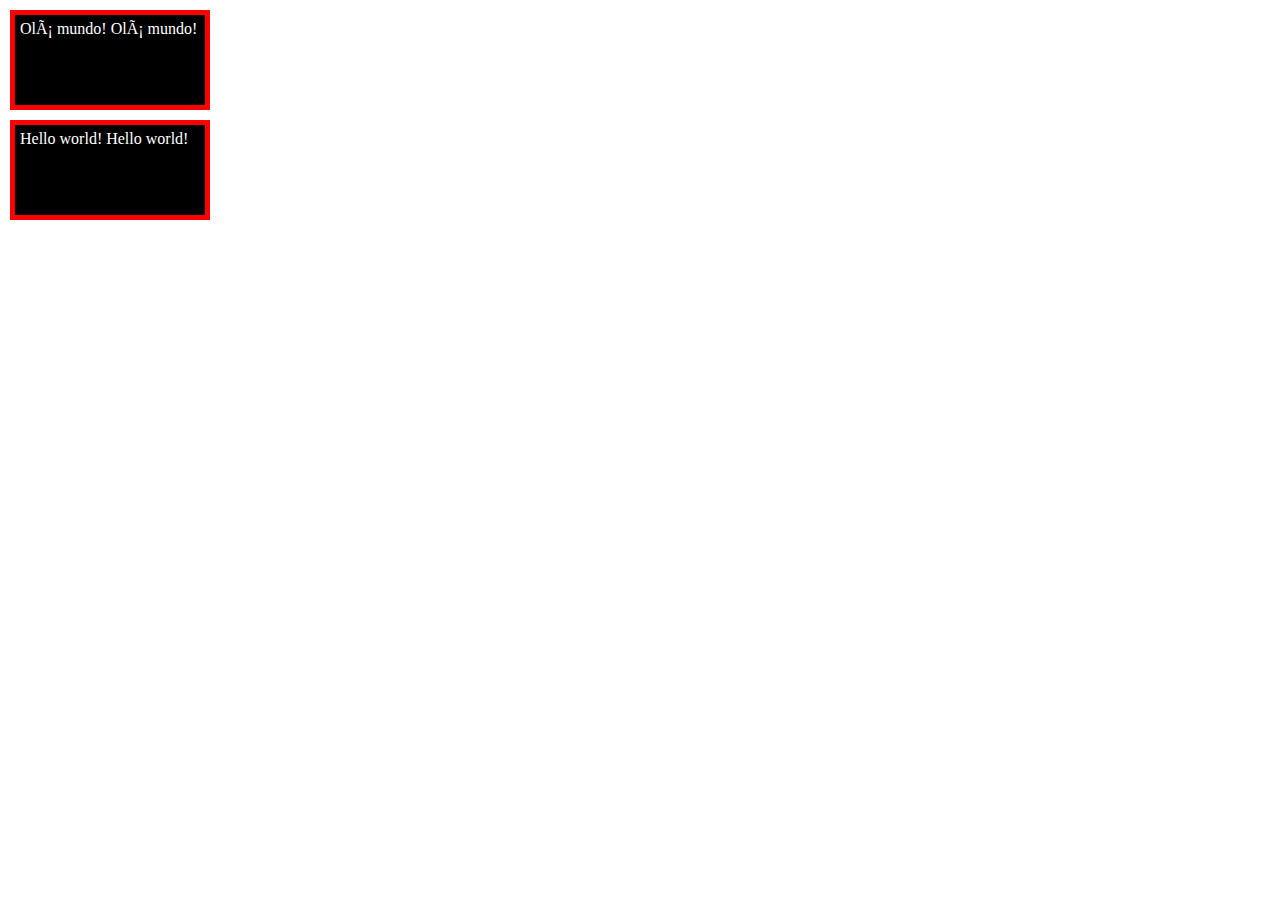
==== index.html @ 318d0749 "Estudos iniciais CSS" ====
<!DOCTYPE html>
<html lang="en">
	<head>
		<!-- <meta charset="UTF-8"> -->
		<!-- <meta name="viewport" content="width=device-width, initial-scale=1.0"> -->
		<link rel="stylesheet" href="stylesheet.css" />
		<!-- <title>Document</title> -->
	</head>
	<body>
		<div class="teste">
			<div class="box">Olá mundo! Olá mundo!</div>
			<div class="box">Hello world! Hello world!</div>
		</div>
	</body>
</html>
---- stylesheet.css ----
* {
	margin: 0;
	padding: 0;
	box-sizing: border-box;
}

/* .teste {
	display: flex;
	justify-content: space-evenly;
} */

.box {
	background-color: black;
	color: white;
	width: 200px;
	height: 100px;
	margin: 10px;
	border: 5px solid red;
	padding: 5px;
	/* display: flex;
	justify-content: center;
	align-items: center; */
}

/* body {
	background-color: aquamarine;
} */
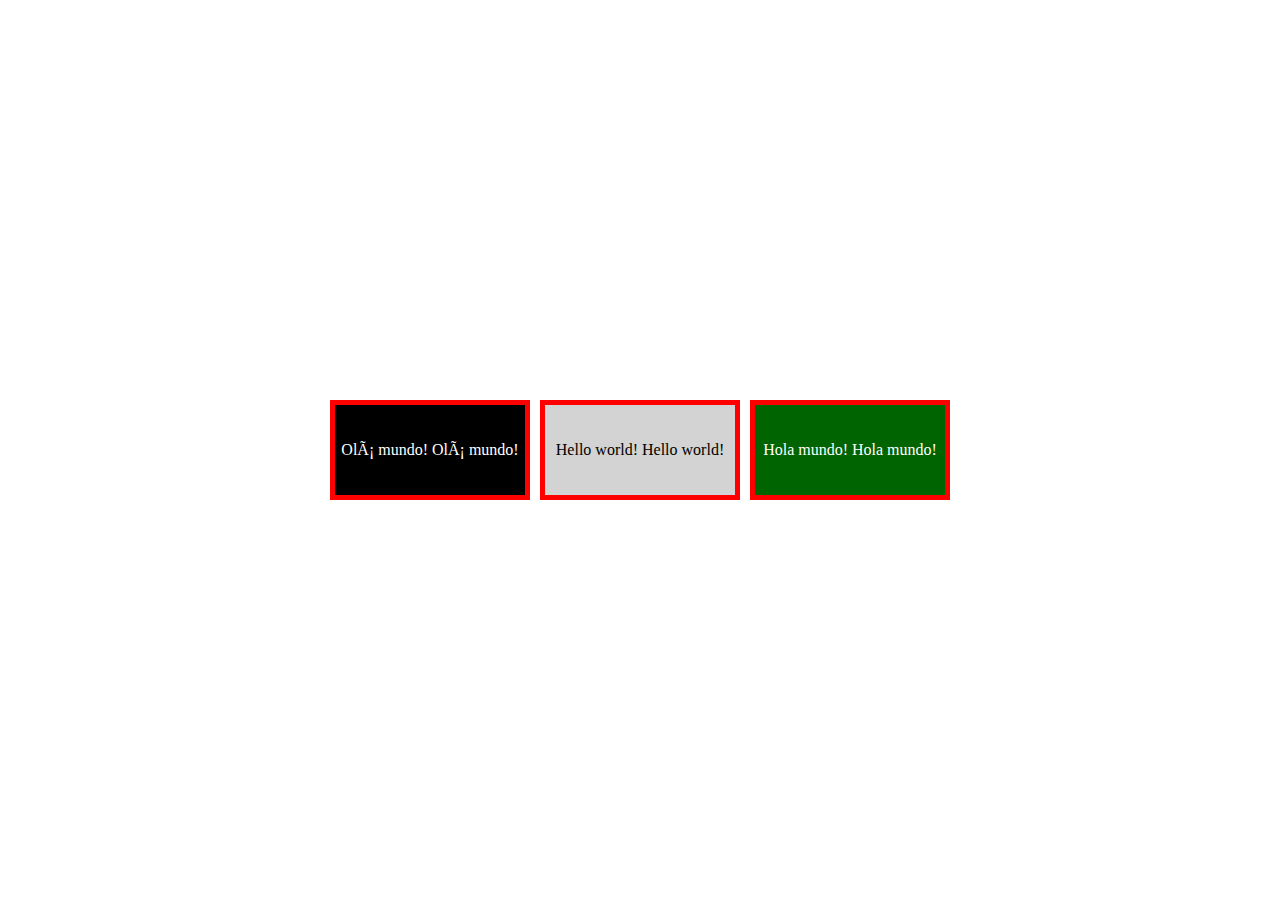
==== commit 387fbaa4: "Estudos sobre classes" ====
--- a/index.html
+++ b/index.html
@@ -7,9 +7,10 @@
 		<!-- <title>Document</title> -->
 	</head>
 	<body>
-		<div class="teste">
+		<main>
 			<div class="box">Olá mundo! Olá mundo!</div>
-			<div class="box">Hello world! Hello world!</div>
-		</div>
+			<div class="box box-2">Hello world! Hello world!</div>
+			<div class="box" id="spanish">Hola mundo! Hola mundo!</div>
+		</main>
 	</body>
-</html>+</html>
--- a/stylesheet.css
+++ b/stylesheet.css
@@ -4,17 +4,32 @@
 	box-sizing: border-box;
 }
 
-/* .teste {
+html,
+body {
+	height: 100%;
+}
+
+body {
 	display: flex;
-	justify-content: space-evenly;
-} */
+	align-items: center;
+	justify-content: center;
+}
+
+main {
+	display: flex;
+	justify-content: center;
+	gap: 10px;
+}
 
 .box {
+	display: flex;
+	align-items: center;
+	justify-content: center;
 	background-color: black;
 	color: white;
 	width: 200px;
 	height: 100px;
-	margin: 10px;
+	/* margin: 10px; */
 	border: 5px solid red;
 	padding: 5px;
 	/* display: flex;
@@ -22,6 +37,16 @@
 	align-items: center; */
 }
 
+.box-2 {
+	background-color: lightgray;
+	color: black;
+}
+
+#spanish {
+	background-color: darkgreen;
+	/* color: black; */
+}
+
 /* body {
 	background-color: aquamarine;
-} */+} */
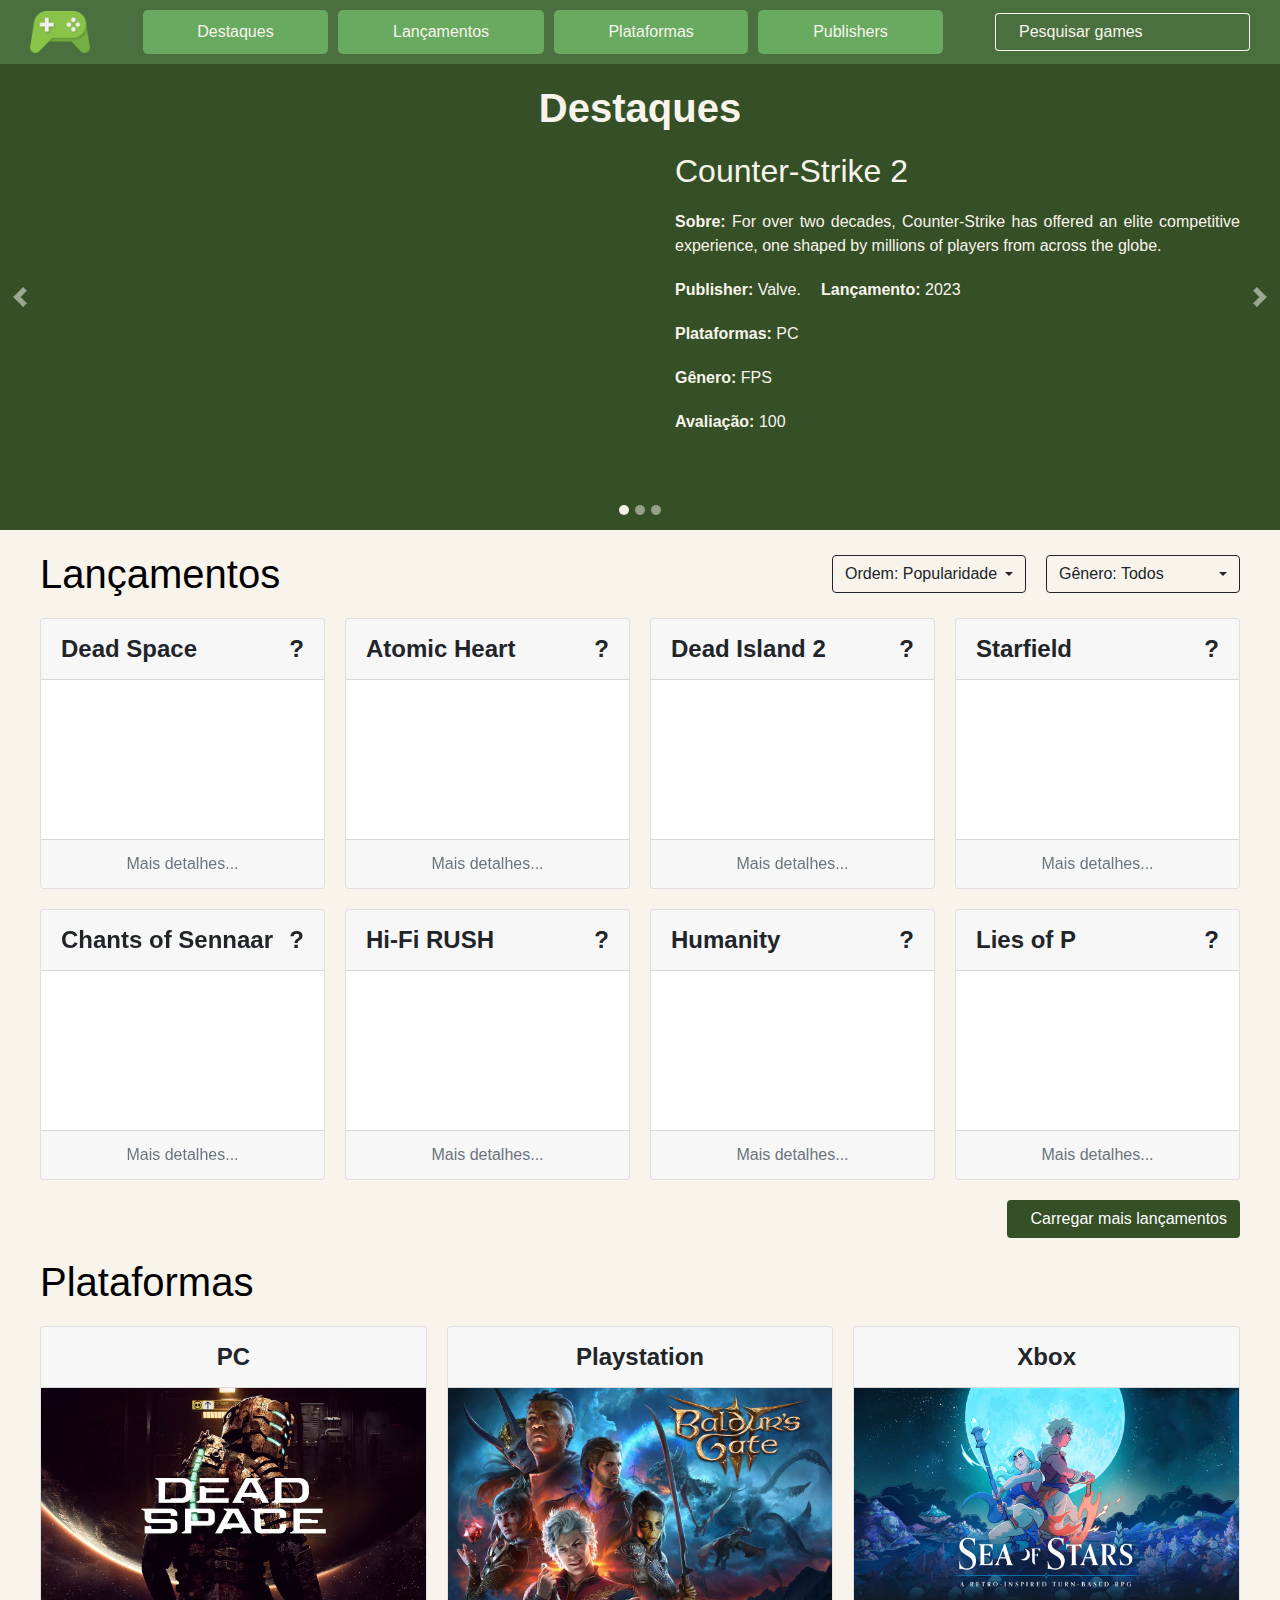
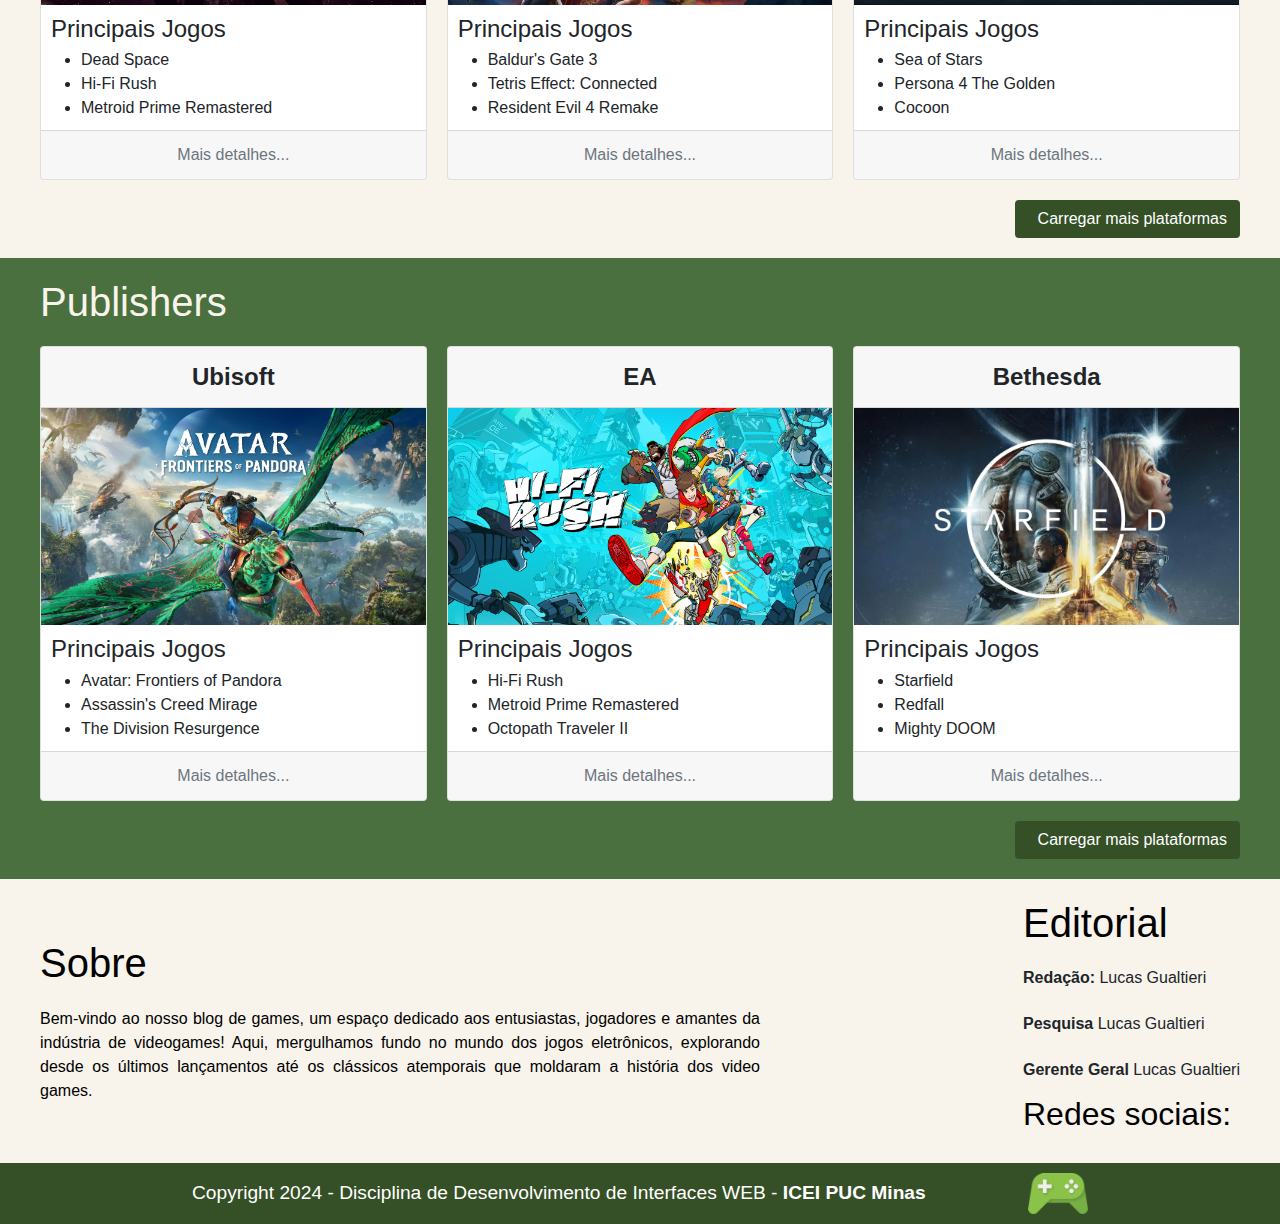
==== commit 78dad5c2: "TP01" ====
--- a/index.html
+++ b/index.html
@@ -1,16 +1,768 @@
 <!DOCTYPE html>
 <html lang="en">
 	<head>
-		<!-- <meta charset="UTF-8"> -->
-		<!-- <meta name="viewport" content="width=device-width, initial-scale=1.0"> -->
-		<link rel="stylesheet" href="stylesheet.css" />
-		<!-- <title>Document</title> -->
+		<meta charset="UTF-8" />
+		<meta name="viewport" content="width=device-width, initial-scale=1.0" />
+		<title>Mob Imoveis</title>
+
+		<!-- Google Fonts - Inter -->
+		<link rel="preconnect" href="https://fonts.googleapis.com" />
+		<link rel="preconnect" href="https://fonts.gstatic.com" crossorigin />
+		<link href="https://fonts.googleapis.com/css2?family=Inter:wght@100;400;700&display=swap" rel="stylesheet" />
+
+		<!-- Fontawesome Kit -->
+		<script src="https://kit.fontawesome.com/ff675087ee.js" crossorigin="anonymous"></script>
+
+		<!-- Boostrap CSS -->
+		<link
+			rel="stylesheet"
+			href="https://stackpath.bootstrapcdn.com/bootstrap/4.4.1/css/bootstrap.min.css"
+			integrity="sha384-Vkoo8x4CGsO3+Hhxv8T/Q5PaXtkKtu6ug5TOeNV6gBiFeWPGFN9MuhOf23Q9Ifjh"
+			crossorigin="anonymous"
+		/>
+
+		<!-- Boostrap JS -->
+		<script
+			src="https://code.jquery.com/jquery-3.4.1.slim.min.js"
+			integrity="sha384-J6qa4849blE2+poT4WnyKhv5vZF5SrPo0iEjwBvKU7imGFAV0wwj1yYfoRSJoZ+n"
+			crossorigin="anonymous"
+		></script>
+		<script
+			src="https://cdn.jsdelivr.net/npm/popper.js@1.16.0/dist/umd/popper.min.js"
+			integrity="sha384-Q6E9RHvbIyZFJoft+2mJbHaEWldlvI9IOYy5n3zV9zzTtmI3UksdQRVvoxMfooAo"
+			crossorigin="anonymous"
+		></script>
+		<script
+			src="https://stackpath.bootstrapcdn.com/bootstrap/4.4.1/js/bootstrap.min.js"
+			integrity="sha384-wfSDF2E50Y2D1uUdj0O3uMBJnjuUD4Ih7YwaYd1iqfktj0Uod8GCExl3Og8ifwB6"
+			crossorigin="anonymous"
+		></script>
+
+		<script
+			src="https://cdn.jsdelivr.net/npm/bootstrap@5.3.2/dist/js/bootstrap.bundle.min.js"
+			integrity="sha384-C6RzsynM9kWDrMNeT87bh95OGNyZPhcTNXj1NW7RuBCsyN/o0jlpcV8Qyq46cDfL"
+			crossorigin="anonymous"
+		></script>
+
+		<link rel="stylesheet" href="style.css" />
+
+		<!-- <script>
+			$(document).ready(function () {
+				var $carousel = $(".carousel");
+
+				$(window).scroll(function () {
+					if ($(this).scrollTop() === 0) {
+						// Page is scrolled to the top
+						$carousel.attr("data-interval", "3000"); // Set auto-rolling interval
+					} else {
+						// Page is not scrolled to the top
+						$carousel.attr("data-interval", "false"); // Disable auto-rolling
+					}
+				});
+			});
+		</script> -->
 	</head>
+
 	<body>
+		<!-- Cabeçalho -->
+		<header>
+			<!-- Logo -->
+			<img src="imagens/logo.png" class="logo" alt="Site Logo" />
+			<nav>
+				<input type="checkbox" id="mobile-menu-checkbox" />
+				<label for="mobile-menu-checkbox" class="menu-icons">
+					<i class="fa fa-bars open" id="menu-open"></i>
+					<i class="fa-solid fa-xmark" id="menu-close"></i>
+				</label>
+				<ul class="menu">
+					<li class="page-active"><a href="#">Destaques</a></li>
+					<li><a href="#">Lançamentos</a></li>
+					<li><a href="#">Plataformas</a></li>
+					<li><a href="#">Publishers</a></li>
+				</ul>
+			</nav>
+
+			<form class="form-inline">
+				<div class="input-group">
+					<div class="input-group-prepend">
+						<span class="input-group-text" id="basic-addon1">
+							<i class="fa-solid fa-magnifying-glass"></i>
+						</span>
+					</div>
+
+					<input
+						type="text"
+						class="form-control custom-placeholder custom-glow"
+						placeholder="Pesquisar games"
+						aria-label="Pesquisar games"
+						aria-describedby="basic-addon1"
+					/>
+
+					<div class="input-group-append">
+						<span class="input-group-text">
+							<i class="fa-regular fa-circle-xmark"></i>
+						</span>
+					</div>
+				</div>
+			</form>
+		</header>
+
 		<main>
-			<div class="box">Olá mundo! Olá mundo!</div>
-			<div class="box box-2">Hello world! Hello world!</div>
-			<div class="box" id="spanish">Hola mundo! Hola mundo!</div>
+			<section class="first-row">
+				<div id="carousel" class="carousel slide" data-ride="carousel">
+					<div class="carousel-inner">
+						<div class="carousel-page-title">
+							<h1>Destaques</h1>
+						</div>
+
+						<div class="carousel-item active">
+							<div class="carousel-page">
+								<iframe
+									class="carousel-video youtube-player"
+									src="https://www.youtube.com/embed/c80dVYcL69E"
+									title="Counter-Strike 2 - Official Launch Trailer"
+									frameborder="0"
+									allow="accelerometer; autoplay; clipboard-write; encrypted-media; gyroscope; picture-in-picture; web-share"
+									allowfullscreen
+								></iframe>
+
+								<div class="carousel-description">
+									<h2>Counter-Strike 2</h2>
+
+									<p>
+										<b>Sobre:</b>
+										For over two decades, Counter-Strike has offered an elite competitive experience, one
+										shaped by millions of players from across the globe.
+									</p>
+									<div>
+										<p>
+											<b>Publisher:</b>
+											Valve.
+										</p>
+										<p>
+											<b>Lançamento:</b>
+											2023
+										</p>
+									</div>
+									<p>
+										<b>Plataformas:</b>
+										PC
+									</p>
+									<p>
+										<b>Gênero:</b>
+										FPS
+									</p>
+									<p>
+										<b>Avaliação:</b>
+										100
+									</p>
+								</div>
+							</div>
+						</div>
+
+						<div class="carousel-item">
+							<div class="carousel-page">
+								<iframe
+									class="carousel-video youtube-player"
+									src="https://www.youtube.com/embed/e_E9W2vsRbQ"
+									title="DUELISTS // Official Launch Cinematic Trailer - VALORANT"
+									frameborder="0"
+									allow="accelerometer; autoplay; clipboard-write; encrypted-media; gyroscope; picture-in-picture; web-share"
+									allowfullscreen
+								></iframe>
+
+								<div class="carousel-description">
+									<h2>Valorant</h2>
+
+									<p>
+										<b>Sobre:</b>
+										Misture o seu estilo e experiência em um cenário global e competitivo. Você terá 13
+										rodadas para atacar e defender com disparos certeiros e habilidades táticas.
+									</p>
+									<div>
+										<p>
+											<b>Publisher:</b>
+											Riot Games.
+										</p>
+										<p>
+											<b>Lançamento:</b>
+											2020
+										</p>
+									</div>
+									<p>
+										<b>Plataformas:</b>
+										PC
+									</p>
+									<p>
+										<b>Gênero:</b>
+										FPS
+									</p>
+									<p>
+										<b>Avaliação:</b>
+										100
+									</p>
+								</div>
+							</div>
+						</div>
+
+						<div class="carousel-item">
+							<div class="carousel-page">
+								<iframe
+									class="carousel-video youtube-player"
+									src="https://www.youtube.com/embed/YlVf0XCybmg"
+									title="Tom Clancy's Rainbow Six Siege - Gameplay Trailer Fall 2015 [EUROPE]"
+									frameborder="0"
+									allow="accelerometer; autoplay; clipboard-write; encrypted-media; gyroscope; picture-in-picture; web-share"
+									allowfullscreen
+								></iframe>
+
+								<div class="carousel-description">
+									<h2>Tom Clancy's Rainbow Six Siege</h2>
+
+									<p>
+										<b>Sobre:</b>
+										Rainbow is an elite team composed of members of the best Special Forces units from
+										around the globe.
+									</p>
+									<div>
+										<p>
+											<b>Publisher:</b>
+											Ubisoft.
+										</p>
+										<p>
+											<b>Lançamento:</b>
+											2015
+										</p>
+									</div>
+									<p>
+										<b>Plataformas:</b>
+										PC
+									</p>
+									<p>
+										<b>Gênero:</b>
+										FPS
+									</p>
+									<p>
+										<b>Avaliação:</b>
+										100
+									</p>
+								</div>
+							</div>
+						</div>
+					</div>
+					<ol class="carousel-indicators">
+						<li data-target="#carousel" data-slide-to="0" class="active"></li>
+						<li data-target="#carousel" data-slide-to="1"></li>
+						<li data-target="#carousel" data-slide-to="2"></li>
+						<!-- <li data-target="#carousel" data-slide-to="2"></li> -->
+					</ol>
+					<a class="carousel-control-prev" href="#carousel" role="button" data-slide="prev">
+						<span class="carousel-control-prev-icon" aria-hidden="true"></span>
+						<span class="sr-only">Previous</span>
+					</a>
+					<a class="carousel-control-next" href="#carousel" role="button" data-slide="next">
+						<span class="carousel-control-next-icon" aria-hidden="true"></span>
+						<span class="sr-only">Next</span>
+					</a>
+				</div>
+			</section>
+
+			<section class="second-row">
+				<div class="second-row-header">
+					<h1>Lançamentos</h1>
+					<div class="dropdowns">
+						<div class="dropdown">
+							<button
+								class="btn dropdown-toggle custom-glow"
+								type="button"
+								data-bs-toggle="dropdown"
+								aria-expanded="false"
+							>
+								Ordem: Popularidade
+							</button>
+							<ul class="dropdown-menu">
+								<li><a class="dropdown-item" href="#">Ano de Lançamento</a></li>
+								<li><a class="dropdown-item" href="#">Distribuidora</a></li>
+							</ul>
+						</div>
+
+						<div class="dropdown">
+							<button
+								class="btn dropdown-toggle custom-glow"
+								type="button"
+								data-bs-toggle="dropdown"
+								aria-expanded="false"
+							>
+								Gênero: Todos
+							</button>
+							<ul class="dropdown-menu">
+								<li><a class="dropdown-item" href="#">Action</a></li>
+								<li><a class="dropdown-item" href="#">Adventure</a></li>
+								<li><a class="dropdown-item" href="#">Indie</a></li>
+								<li><a class="dropdown-item" href="#">Shooter</a></li>
+							</ul>
+						</div>
+					</div>
+				</div>
+				<div class="game-cards">
+					<div class="card text-center">
+						<div class="card-header">
+							<label>Dead Space</label>
+							<label>?</label>
+						</div>
+						<div class="card-body">
+							<iframe
+								class="youtube-player"
+								src="https://www.youtube.com/embed/ctQl9wa3ydE"
+								title="Dead Space Official Launch Trailer | Humanity Ends Here"
+								frameborder="0"
+								allow="accelerometer; autoplay; clipboard-write; encrypted-media; gyroscope; picture-in-picture; web-share"
+								allowfullscreen
+							></iframe>
+						</div>
+						<div class="card-footer text-muted">Mais detalhes...</div>
+					</div>
+					<div class="card text-center">
+						<div class="card-header">
+							<label>Atomic Heart</label>
+							<label>?</label>
+						</div>
+						<div class="card-body">
+							<iframe
+								class="youtube-player"
+								src="https://www.youtube.com/embed/_tEgeZrOOHM"
+								title="Atomic Heart - Official Trailer #1"
+								frameborder="0"
+								allow="accelerometer; autoplay; clipboard-write; encrypted-media; gyroscope; picture-in-picture; web-share"
+								allowfullscreen
+							></iframe>
+						</div>
+						<div class="card-footer text-muted">Mais detalhes...</div>
+					</div>
+					<div class="card text-center">
+						<div class="card-header">
+							<label>Dead Island 2</label>
+							<label>?</label>
+						</div>
+						<div class="card-body">
+							<iframe
+								class="youtube-player"
+								src="https://www.youtube.com/embed/yiHalBhBMj4"
+								title="Dead Island 2 - Launch Trailer | PS5 &amp; PS4 Games"
+								frameborder="0"
+								allow="accelerometer; autoplay; clipboard-write; encrypted-media; gyroscope; picture-in-picture; web-share"
+								allowfullscreen
+							></iframe>
+						</div>
+						<div class="card-footer text-muted">Mais detalhes...</div>
+					</div>
+					<div class="card text-center">
+						<div class="card-header">
+							<label>Starfield</label>
+							<label>?</label>
+						</div>
+						<div class="card-body">
+							<iframe
+								class="youtube-player"
+								src="https://www.youtube.com/embed/kfYEiTdsyas"
+								title="Starfield Official Gameplay Trailer"
+								frameborder="0"
+								allow="accelerometer; autoplay; clipboard-write; encrypted-media; gyroscope; picture-in-picture; web-share"
+								allowfullscreen
+							></iframe>
+						</div>
+						<div class="card-footer text-muted">Mais detalhes...</div>
+					</div>
+					<div class="card text-center">
+						<div class="card-header">
+							<label>Chants of Sennaar</label>
+							<label>?</label>
+						</div>
+						<div class="card-body">
+							<iframe
+								class="card-video youtube-player"
+								src="https://www.youtube.com/embed/__hzPH3tcvA"
+								title="Chants of Sennaar - Launch Trailer"
+								frameborder="0"
+								allow="accelerometer; autoplay; clipboard-write; encrypted-media; gyroscope; picture-in-picture; web-share"
+								allowfullscreen
+							></iframe>
+						</div>
+						<div class="card-footer text-muted">Mais detalhes...</div>
+					</div>
+					<div class="card text-center">
+						<div class="card-header">
+							<label>Hi-Fi RUSH</label>
+							<label>?</label>
+						</div>
+						<div class="card-body">
+							<iframe
+								class="card-video youtube-player"
+								src="https://www.youtube.com/embed/pgd4aU56Kig"
+								title="Hi-Fi RUSH |  Official Launch Trailer"
+								frameborder="0"
+								allow="accelerometer; autoplay; clipboard-write; encrypted-media; gyroscope; picture-in-picture; web-share"
+								allowfullscreen
+							></iframe>
+						</div>
+						<div class="card-footer text-muted">Mais detalhes...</div>
+					</div>
+					<div class="card text-center">
+						<div class="card-header">
+							<label>Humanity</label>
+							<label>?</label>
+						</div>
+						<div class="card-body">
+							<iframe
+								class="card-video youtube-player"
+								src="https://www.youtube.com/embed/62Yjl5rTXSY"
+								title="Humanity - Reveal Trailer | PS5, PS4, PSVR &amp; PS VR2 Games"
+								frameborder="0"
+								allow="accelerometer; autoplay; clipboard-write; encrypted-media; gyroscope; picture-in-picture; web-share"
+								allowfullscreen
+							></iframe>
+						</div>
+						<div class="card-footer text-muted">Mais detalhes...</div>
+					</div>
+					<div class="card text-center">
+						<div class="card-header">
+							<label>Lies of P</label>
+							<label>?</label>
+						</div>
+						<div class="card-body">
+							<iframe
+								class="card-video youtube-player"
+								src="https://www.youtube.com/embed/TYr1x25Z1Ak"
+								title="Lies of P - Official Release Date Trailer | PS5 &amp; PS4 Games"
+								frameborder="0"
+								allow="accelerometer; autoplay; clipboard-write; encrypted-media; gyroscope; picture-in-picture; web-share"
+								allowfullscreen
+							></iframe>
+						</div>
+						<div class="card-footer text-muted">Mais detalhes...</div>
+					</div>
+				</div>
+				<div class="second-row-button">
+					<button type="button" class="btn custom-glow">
+						<div>
+							<i class="fa-solid fa-plus"></i>
+							Carregar mais lançamentos
+						</div>
+					</button>
+				</div>
+			</section>
+
+			<section class="third-row">
+				<div class="third-row-header">
+					<h1>Plataformas</h1>
+				</div>
+				<div class="game-cards">
+					<div class="card text-center">
+						<div class="card-header">
+							<label>PC</label>
+						</div>
+						<div class="card-body">
+							<img src="imagens/dead-space.png" alt="PC Logo" />
+							<div>
+								<h4>Principais Jogos</h4>
+								<ul>
+									<li>Dead Space</li>
+									<li>Hi-Fi Rush</li>
+									<li>Metroid Prime Remastered</li>
+								</ul>
+							</div>
+						</div>
+						<div class="card-footer text-muted">Mais detalhes...</div>
+					</div>
+
+					<div class="card text-center">
+						<div class="card-header">
+							<label>Playstation</label>
+						</div>
+						<div class="card-body">
+							<img src="imagens/baldurs-gate-3.png" alt="Plastation Logo" />
+							<div>
+								<h4>Principais Jogos</h4>
+								<ul>
+									<li>Baldur's Gate 3</li>
+									<li>Tetris Effect: Connected</li>
+									<li>Resident Evil 4 Remake</li>
+								</ul>
+							</div>
+						</div>
+						<div class="card-footer text-muted">Mais detalhes...</div>
+					</div>
+
+					<div class="card text-center">
+						<div class="card-header">
+							<label>Xbox</label>
+						</div>
+						<div class="card-body">
+							<img src="imagens/sea-of-stars.png" alt="Xbox Logo" />
+							<div>
+								<h4>Principais Jogos</h4>
+								<ul>
+									<li>Sea of Stars</li>
+									<li>Persona 4 The Golden</li>
+									<li>Cocoon</li>
+								</ul>
+							</div>
+						</div>
+						<div class="card-footer text-muted">Mais detalhes...</div>
+					</div>
+				</div>
+				<div class="third-row-button">
+					<button type="button" class="btn custom-glow">
+						<div>
+							<i class="fa-solid fa-plus"></i>
+							Carregar mais plataformas
+						</div>
+					</button>
+				</div>
+			</section>
+
+			<section class="forth-row">
+				<div class="forth-row-header">
+					<h1>Publishers</h1>
+				</div>
+				<div class="game-cards">
+					<div class="card text-center">
+						<div class="card-header">
+							<label>Ubisoft</label>
+						</div>
+						<div class="card-body">
+							<img src="imagens/avatar.jpeg" alt="PC Logo" />
+							<div>
+								<h4>Principais Jogos</h4>
+								<ul>
+									<li>Avatar: Frontiers of Pandora</li>
+									<li>Assassin's Creed Mirage</li>
+									<li>The Division Resurgence</li>
+								</ul>
+							</div>
+						</div>
+						<div class="card-footer text-muted">Mais detalhes...</div>
+					</div>
+
+					<div class="card text-center">
+						<div class="card-header">
+							<label>EA</label>
+						</div>
+						<div class="card-body">
+							<img src="imagens/hifirush.jpeg" alt="Plastation Logo" />
+							<div>
+								<h4>Principais Jogos</h4>
+								<ul>
+									<li>Hi-Fi Rush</li>
+									<li>Metroid Prime Remastered</li>
+									<li>Octopath Traveler II</li>
+								</ul>
+							</div>
+						</div>
+						<div class="card-footer text-muted">Mais detalhes...</div>
+					</div>
+
+					<div class="card text-center">
+						<div class="card-header">
+							<label>Bethesda</label>
+						</div>
+						<div class="card-body">
+							<img src="imagens/Starfield.jpg" alt="Xbox Logo" />
+							<div>
+								<h4>Principais Jogos</h4>
+								<ul>
+									<li>Starfield</li>
+									<li>Redfall</li>
+									<li>Mighty DOOM</li>
+								</ul>
+							</div>
+						</div>
+						<div class="card-footer text-muted">Mais detalhes...</div>
+					</div>
+				</div>
+				<div class="forth-row-button">
+					<button type="button" class="btn custom-glow">
+						<div>
+							<i class="fa-solid fa-plus"></i>
+							Carregar mais plataformas
+						</div>
+					</button>
+				</div>
+			</section>
+
+			<section class="fith-row">
+				<div class="creditos">
+					<div class="sobre">
+						<h1>Sobre</h1>
+						<p>
+							Bem-vindo ao nosso blog de games, um espaço dedicado aos entusiastas, jogadores e amantes da
+							indústria de videogames! Aqui, mergulhamos fundo no mundo dos jogos eletrônicos, explorando desde
+							os últimos lançamentos até os clássicos atemporais que moldaram a história dos video games.
+						</p>
+					</div>
+					<div class="editorial">
+						<h1>Editorial</h1>
+						<div class="editorial-body">
+							<div class="editorial-body-creditos">
+								<label>
+									<i class="fa-solid fa-user"></i>
+									<b>Redação: </b>
+									Lucas Gualtieri
+								</label>
+								<label>
+									<i class="fa-solid fa-user"></i>
+									<b>Pesquisa</b>
+									Lucas Gualtieri
+								</label>
+								<label>
+									<i class="fa-solid fa-user"></i>
+									<b>Gerente Geral</b>
+									Lucas Gualtieri
+								</label>
+							</div>
+							<div class="redes-sociais">
+								<h2>Redes sociais:</h2>
+								<div>
+									<i class="fa-brands fa-x-twitter"></i>
+									<i class="fa-brands fa-github"></i>
+									<i class="fa-brands fa-instagram"></i>
+								</div>
+							</div>
+						</div>
+					</div>
+				</div>
+			</section>
 		</main>
+
+		<!-- Rodapé -->
+		<footer>
+			<label> Copyright 2024 - Disciplina de Desenvolvimento de Interfaces WEB - <b>ICEI PUC Minas</b> </label>
+			<img src="imagens/logo.png" alt="Logo" />
+		</footer>
+
+		<!-- Modal 1 -->
+		<div
+			class="modal fade"
+			id="modal1"
+			tabindex="-1"
+			role="dialog"
+			aria-labelledby="exampleModalCenterTitle"
+			aria-hidden="true"
+		>
+			<div class="modal-dialog modal-dialog-centered" role="document">
+				<div class="modal-content">
+					<div class="modal-header">
+						<h5 class="modal-title" id="exampleModalLongTitle">Torre Esmeralda</h5>
+						<button type="button" class="close" data-dismiss="modal" aria-label="Close">
+							<span aria-hidden="true">&times;</span>
+						</button>
+					</div>
+					<div class="modal-body">
+						<img src="imagens/apt_01.jpg" alt="" />
+						<p>
+							Um estúdio elegante e contemporâneo, com design aberto, decoração minimalista e eletrodomésticos
+							de última geração.
+						</p>
+					</div>
+					<div class="modal-footer">
+						<button type="button" class="btn modal-button">Ir para pagamento</button>
+						<button type="button" class="btn modal-button" data-dismiss="modal">Fechar</button>
+					</div>
+				</div>
+			</div>
+		</div>
+		<!-- Modal 2 -->
+		<div
+			class="modal fade"
+			id="modal2"
+			tabindex="-1"
+			role="dialog"
+			aria-labelledby="exampleModalCenterTitle"
+			aria-hidden="true"
+		>
+			<div class="modal-dialog modal-dialog-centered" role="document">
+				<div class="modal-content">
+					<div class="modal-header">
+						<h5 class="modal-title" id="exampleModalLongTitle">Residencial Solaris</h5>
+						<button type="button" class="close" data-dismiss="modal" aria-label="Close">
+							<span aria-hidden="true">&times;</span>
+						</button>
+					</div>
+					<div class="modal-body">
+						<img src="imagens/apt_02.jpg" alt="" />
+						<p>
+							Um charmoso apartamento de um quarto, com decoração acolhedora, muita luz natural e um espaço de
+							convivência confortável para relaxar.
+						</p>
+					</div>
+					<div class="modal-footer">
+						<button type="button" class="btn modal-button">Ir para pagamento</button>
+						<button type="button" class="btn modal-button" data-dismiss="modal">Fechar</button>
+					</div>
+				</div>
+			</div>
+		</div>
+		<!-- Modal 3 -->
+		<div
+			class="modal fade"
+			id="modal3"
+			tabindex="-1"
+			role="dialog"
+			aria-labelledby="exampleModalCenterTitle"
+			aria-hidden="true"
+		>
+			<div class="modal-dialog modal-dialog-centered" role="document">
+				<div class="modal-content">
+					<div class="modal-header">
+						<h5 class="modal-title" id="exampleModalLongTitle">Edifício Montanha Azul</h5>
+						<button type="button" class="close" data-dismiss="modal" aria-label="Close">
+							<span aria-hidden="true">&times;</span>
+						</button>
+					</div>
+					<div class="modal-body">
+						<img src="imagens/apt_03.jpg" alt="" />
+						<p>
+							Um loft de estilo industrial, com paredes de tijolos expostos, tetos altos e grandes janelas que
+							oferecem uma vista deslumbrante da cidade.
+						</p>
+					</div>
+					<div class="modal-footer">
+						<button type="button" class="btn modal-button">Ir para pagamento</button>
+						<button type="button" class="btn modal-button" data-dismiss="modal">Fechar</button>
+					</div>
+				</div>
+			</div>
+		</div>
+		<!-- Modal 4 -->
+		<div
+			class="modal fade"
+			id="modal4"
+			tabindex="-1"
+			role="dialog"
+			aria-labelledby="exampleModalCenterTitle"
+			aria-hidden="true"
+		>
+			<div class="modal-dialog modal-dialog-centered" role="document">
+				<div class="modal-content">
+					<div class="modal-header">
+						<h5 class="modal-title" id="exampleModalLongTitle">Condomínio Girassol</h5>
+						<button type="button" class="close" data-dismiss="modal" aria-label="Close">
+							<span aria-hidden="true">&times;</span>
+						</button>
+					</div>
+					<div class="modal-body">
+						<img src="imagens/apt_04.jpg" alt="" />
+						<p>
+							Um luxuoso apartamento à beira-mar, com vista panorâmica para o oceano, varanda espaçosa e
+							decoração elegante inspirada no litoral, ideal para viver à beira-mar.
+						</p>
+					</div>
+					<div class="modal-footer">
+						<button type="button" class="btn modal-button">Ir para pagamento</button>
+						<button type="button" class="btn modal-button" data-dismiss="modal">Fechar</button>
+					</div>
+				</div>
+			</div>
+		</div>
 	</body>
 </html>
--- a/style.css
+++ b/style.css
@@ -0,0 +1,1029 @@
+* {
+	margin: 0;
+	padding: 0;
+	box-sizing: border-box !important;
+}
+
+html,
+body {
+	height: 100%;
+}
+
+body {
+	display: flex;
+	flex-direction: column;
+	justify-content: space-between;
+	/* align-items: center; */
+	gap: 20px;
+	/* font-size: 115%; */
+	/* font-weight: 600; */
+	/* font-family: "Inter", sans-serif; */
+	background-color: var(--quinary-color);
+}
+
+ul,
+p,
+label,
+h1,
+h2,
+h4 {
+	margin: 0;
+}
+
+/* p {
+	text-align: justify;
+} */
+
+img {
+	width: 100%;
+}
+
+.youtube-player {
+	aspect-ratio: 16 / 9;
+}
+
+:root {
+	--primary-color: #354f26;
+	--secondary-color: #49703e;
+	--tertiary-color: #67aa60;
+	--quaternary-color: #b1e6ad;
+	--quinary-color: #f8f4ec;
+	--max-width: 1200px;
+}
+
+.custom-glow:focus {
+	box-shadow: none;
+}
+
+/* ------------- Header Start ------------- */
+
+header {
+	background-color: var(--secondary-color);
+	padding: 10px 30px;
+	display: flex;
+	gap: 10px;
+	justify-content: space-between;
+	align-items: center;
+}
+
+header form {
+	flex-shrink: 0.6;
+}
+
+.form-control:focus {
+	border-color: #ced4da;
+	color: var(--quinary-color);
+}
+
+.form-control {
+	color: var(--quinary-color);
+}
+
+header i {
+	color: var(--quinary-color);
+}
+
+header,
+h2,
+h1,
+p {
+	color: var(--quinary-color);
+}
+
+header nav {
+	width: 75%;
+	max-width: 800px;
+}
+
+.menu {
+	display: flex;
+	gap: 10px;
+	flex-wrap: wrap;
+	justify-content: center;
+	height: 100%;
+	/* flex-shrink: 2; */
+}
+
+.menu a {
+	text-decoration: none;
+	color: var(--quinary-color);
+}
+
+.menu li {
+	text-align: center;
+	list-style-type: none;
+	background-color: var(--tertiary-color);
+	flex-grow: 1;
+	border-radius: 5px;
+	padding: 10px;
+}
+
+.menu li:hover {
+	transition: background-color 0.2s;
+	background-color: var(--quaternary-color);
+}
+
+/* .page-active {
+	background-color: var(--primary-color) !important;
+} */
+
+.logo {
+	max-width: 60px;
+}
+
+#mobile-menu-checkbox {
+	display: none;
+}
+
+.menu-icons {
+	display: none;
+}
+
+.menu {
+	height: 0%;
+}
+
+.custom-placeholder::placeholder {
+	color: var(--quinary-color); /* Change to your desired color */
+}
+
+.input-group-prepend > .input-group-text {
+	background-color: transparent;
+	border-right: 0;
+	padding-right: 6px;
+	border-color: var(--quinary-color);
+}
+
+.form-control:not(:first-child) {
+	border-color: var(--quinary-color);
+	background-color: transparent;
+	border-left: 0;
+	border-right: 0;
+	padding-left: 6px;
+	padding-right: 6px;
+}
+
+.input-group-append > .input-group-text {
+	border-color: var(--quinary-color);
+	border-left: 0;
+	background-color: transparent;
+	padding-left: 6px;
+}
+
+@media screen and (max-width: 575px) {
+	header {
+		position: fixed;
+		z-index: 16;
+		width: 100%;
+	}
+
+	.form-inline {
+		z-index: -1;
+	}
+
+	header a {
+		font-size: larger;
+	}
+
+	header nav {
+		order: 1;
+		width: auto;
+	}
+
+	#menu-close {
+		display: none;
+		position: sticky;
+		z-index: 1;
+	}
+
+	header label {
+		min-width: 24px;
+	}
+
+	.menu {
+		flex-direction: column;
+		position: fixed;
+		/* flex-wrap: nowrap; */
+		/* justify-content: center; */
+
+		gap: 20px;
+		padding: 0 20px;
+		top: 0;
+		left: 0;
+		height: 0%;
+		width: 100%;
+		background-color: rgb(0, 0, 0, 0.75);
+
+		overflow: hidden;
+		-webkit-transition: height 0.3s;
+		-moz-transition: height 0.3s;
+		-o-transition: height 0.3s;
+		transition: height 0.3s;
+	}
+
+	.menu-icons {
+		/* background-color: red; */
+		display: flex;
+		justify-content: center;
+		height: 100%;
+		color: white;
+		z-index: 999;
+	}
+
+	.menu li {
+		flex-grow: 0;
+	}
+
+	.menu-icons i {
+		font-size: 1.7em;
+	}
+
+	#mobile-menu-checkbox:checked ~ label #menu-open {
+		display: none;
+	}
+
+	#mobile-menu-checkbox:checked ~ label #menu-close {
+		display: block;
+	}
+
+	#mobile-menu-checkbox:checked ~ .menu {
+		height: 100%;
+	}
+
+	/* header nav {
+		display: none;
+	} */
+
+	main {
+		margin-top: 100px;
+	}
+}
+
+/* ------------- Header End ------------- */
+
+/* ------------- Main Start ------------- */
+
+main {
+	display: flex;
+	flex-direction: column;
+	gap: 20px;
+	/* align-items: center; */
+}
+
+/* .carousel-inner {
+	display: flex;
+	flex-direction: column;
+	gap: 20px;
+} */
+
+/* ------------- First Row Start ------------- */
+
+.first-row {
+	width: 100%;
+	margin-top: -20px;
+	background-color: var(--primary-color);
+	/* position: absolute; */
+}
+
+.carousel-page {
+	display: flex;
+	padding: 20px 40px;
+	padding-bottom: 40px;
+	background-color: var(--primary-color);
+	/* background-color: red; */
+	gap: 35px;
+}
+
+.carousel-page iframe {
+	border-radius: 15px;
+	/* padding: 10px; */
+	/* background-color: var(--quinary-color); */
+}
+
+.carousel-page-title {
+	background-color: var(--primary-color);
+	text-align: center;
+	padding-top: 20px;
+}
+
+.carousel-page-title h1 {
+	font-weight: bold;
+}
+
+.carousel-description {
+	/* background-color: red; */
+	display: flex;
+	flex-direction: column;
+	gap: 20px;
+	width: 50%;
+}
+
+.carousel-description p {
+	/* max-width: 600px; */
+	text-align: justify;
+}
+
+.carousel-description div {
+	display: flex;
+	gap: 20px;
+}
+
+.carousel-video {
+	/* min-height: 55vh; */
+	width: 50%;
+}
+
+.carousel-indicators li {
+	background-color: var(--quinary-color);
+	border: 2px;
+	border-radius: 5px;
+	width: 10px;
+	height: 10px;
+}
+
+.carousel-indicators {
+	margin: 15px;
+}
+
+.carousel-control-prev,
+.carousel-control-next {
+	/* background-color: blue; */
+	width: fit-content;
+	margin: 10px;
+}
+
+@media screen and (max-width: 575px) {
+	.carousel-page {
+		flex-direction: column;
+		align-items: center;
+	}
+	.carousel-video,
+	.carousel-description {
+		width: 100%;
+	}
+}
+
+/* ------------- First Row End ------------- */
+
+/* ------------- Second Row Start ------------- */
+
+.second-row {
+	/* background-color: red; */
+	margin: 0 20px;
+	display: flex;
+	flex-direction: column;
+	align-items: center;
+	gap: 20px;
+}
+
+.second-row-header {
+	/* background-color: blue; */
+	width: 100%;
+	max-width: var(--max-width);
+	display: flex;
+	justify-content: space-between;
+	flex-wrap: wrap;
+	gap: 20px;
+}
+
+.second-row-header h1 {
+	color: black;
+}
+
+@media screen and (max-width: 706px) {
+	.second-row-header {
+		justify-content: center;
+	}
+}
+
+.second-row-header .dropdowns {
+	/* background-color: red; */
+	display: flex;
+	flex-wrap: wrap;
+	justify-content: center;
+	gap: 20px;
+}
+
+.second-row-header .dropdown {
+	/* background-color: red; */
+	display: flex;
+	align-items: center;
+	/* text-align: left; */
+}
+
+.second-row-header .dropdown button {
+	/* background-color: red; */
+	border: 1px;
+	border-style: solid;
+	min-width: 194px;
+	display: flex;
+	align-items: center;
+	justify-content: space-between;
+}
+
+.dropdown-menu {
+	min-width: 194px;
+}
+
+.game-cards {
+	/* background-color: red; */
+	width: 100%;
+	max-width: var(--max-width);
+	display: flex;
+	gap: 20px;
+	flex-wrap: wrap;
+}
+
+.card {
+	flex: 1 1 250px;
+}
+
+/* .card-area-custom {
+	max-width: 500px;
+}
+*/
+
+.card-video {
+	width: 100%;
+}
+
+.card-body {
+	padding: 0;
+}
+
+/* .card-area { */
+/* display: flex; */
+/* gap: 10px; */
+/* text-align: center; */
+/* height: 600px; */
+/* } */
+
+.card-header {
+	display: flex;
+	justify-content: space-between;
+	font-weight: bold;
+	font-size: x-large;
+}
+.card-body {
+	display: flex;
+}
+
+.second-row-button {
+	width: 100%;
+	display: flex;
+	justify-content: end;
+	max-width: var(--max-width);
+}
+
+.second-row-button .btn {
+	background-color: var(--primary-color);
+	color: white;
+}
+
+.second-row-button div {
+	/* background-color: red; */
+	display: flex;
+	align-items: center;
+	gap: 10px;
+	justify-content: space-between;
+}
+
+/* ------------- Second Row End ------------- */
+
+/* ------------- Third Row Start ------------- */
+
+.third-row {
+	/* background-color: blue; */
+	margin: 0 20px;
+	/* padding: 20px; */
+	display: flex;
+	flex-direction: column;
+	align-items: center;
+	gap: 20px;
+}
+
+.third-row-header {
+	/* background-color: blue; */
+	width: 100%;
+	max-width: var(--max-width);
+	display: flex;
+	justify-content: space-between;
+	flex-wrap: wrap;
+	gap: 20px;
+}
+
+.third-row-header h1 {
+	color: black;
+}
+
+@media screen and (max-width: 706px) {
+	.third-row-header {
+		justify-content: center;
+	}
+}
+
+.third-row-header .dropdowns {
+	/* background-color: red; */
+	display: flex;
+	gap: 20px;
+}
+
+.third-row-header .dropdown {
+	/* background-color: red; */
+	display: flex;
+	align-items: center;
+	/* text-align: left; */
+}
+
+.third-row-header .dropdown button {
+	/* background-color: red; */
+	border: 1px;
+	border-style: solid;
+	min-width: 194px;
+	display: flex;
+	align-items: center;
+	justify-content: space-between;
+}
+
+.dropdown-menu {
+	min-width: 194px;
+}
+
+.game-cards {
+	/* background-color: red; */
+	width: 100%;
+	max-width: var(--max-width);
+	display: flex;
+	gap: 20px;
+	flex-wrap: wrap;
+}
+
+.card {
+	flex: 1 1 250px;
+}
+
+/* .card-area-custom {
+	max-width: 500px;
+}
+*/
+
+.card-video {
+	width: 100%;
+}
+
+.card-body {
+	padding: 0;
+}
+
+/* .card-area { */
+/* display: flex; */
+/* gap: 10px; */
+/* text-align: center; */
+/* height: 600px; */
+/* } */
+
+.third-row .card-header {
+	justify-content: center;
+}
+
+.card-body {
+	/* background-color: red; */
+	display: flex;
+	flex-direction: column;
+	text-align: left;
+}
+
+.card-body div {
+	padding: 10px;
+	display: flex;
+	flex-direction: column;
+	gap: 5px;
+}
+
+/* .card-body div h4 {
+	text-align: center;
+} */
+
+.card-body ul {
+	/* background-color: blue; */
+	text-align: left;
+	padding-left: 30px;
+}
+
+.third-row-button {
+	width: 100%;
+	display: flex;
+	justify-content: end;
+	max-width: var(--max-width);
+}
+
+.third-row-button .btn {
+	background-color: var(--primary-color);
+	color: white;
+}
+
+.third-row-button div {
+	/* background-color: red; */
+	display: flex;
+	align-items: center;
+	gap: 10px;
+	justify-content: space-between;
+}
+
+/* ------------- Third Row End ------------- */
+
+/* ------------- Forth Row Start ------------- */
+
+.forth-row {
+	background-color: var(--secondary-color);
+	/* margin: 0 20px; */
+	padding: 20px;
+	display: flex;
+	flex-direction: column;
+	align-items: center;
+	gap: 20px;
+}
+
+.forth-row-header {
+	/* background-color: blue; */
+	width: 100%;
+	max-width: var(--max-width);
+	display: flex;
+	justify-content: space-between;
+	flex-wrap: wrap;
+	gap: 20px;
+}
+
+.forth-row-header h1 {
+	color: var(--quinary-color);
+}
+
+@media screen and (max-width: 706px) {
+	.forth-row-header {
+		justify-content: center;
+	}
+}
+
+.forth-row-header .dropdowns {
+	/* background-color: red; */
+	display: flex;
+	gap: 20px;
+}
+
+.forth-row-header .dropdown {
+	/* background-color: red; */
+	display: flex;
+	align-items: center;
+	/* text-align: left; */
+}
+
+.forth-row-header .dropdown button {
+	/* background-color: red; */
+	border: 1px;
+	border-style: solid;
+	min-width: 194px;
+	display: flex;
+	align-items: center;
+	justify-content: space-between;
+}
+
+.dropdown-menu {
+	min-width: 194px;
+}
+
+.game-cards {
+	/* background-color: red; */
+	width: 100%;
+	max-width: var(--max-width);
+	display: flex;
+	gap: 20px;
+	flex-wrap: wrap;
+}
+
+.card {
+	flex: 1 1 250px;
+}
+
+/* .card-area-custom {
+	max-width: 500px;
+}
+*/
+
+.card-video {
+	width: 100%;
+}
+
+.card-body {
+	padding: 0;
+}
+
+/* .card-area { */
+/* display: flex; */
+/* gap: 10px; */
+/* text-align: center; */
+/* height: 600px; */
+/* } */
+
+.forth-row .card-header {
+	justify-content: center;
+}
+
+.card-body {
+	/* background-color: red; */
+	display: flex;
+	flex-direction: column;
+	text-align: left;
+}
+
+.card-body div {
+	padding: 10px;
+	display: flex;
+	flex-direction: column;
+	gap: 5px;
+}
+
+.card-body ul {
+	/* background-color: blue; */
+	text-align: left;
+	padding-left: 30px;
+}
+
+.forth-row-button {
+	width: 100%;
+	display: flex;
+	justify-content: end;
+	max-width: var(--max-width);
+}
+
+.forth-row-button .btn {
+	background-color: var(--primary-color);
+	color: white;
+}
+
+.forth-row-button div {
+	/* background-color: red; */
+	display: flex;
+	align-items: center;
+	gap: 10px;
+	justify-content: space-between;
+}
+
+/* ------------- Forth Row End ------------- */
+
+/* ------------- Fith Row Start ------------- */
+
+.fith-row h1 {
+	color: black;
+}
+.fith-row h2 {
+	color: black;
+}
+.fith-row p {
+	color: black;
+}
+
+.fith-row {
+	/* background-color: var(--secondary-color); */
+	display: flex;
+	justify-content: center;
+	/* margin: 0 20px; */
+	/* padding: 20px; */
+}
+
+.fith-row .creditos {
+	/* background-color: red; */
+	display: flex;
+	gap: 5%;
+	margin: 0 20px;
+	max-width: var(--max-width);
+	justify-content: space-between;
+}
+
+/* .creditos h1 {
+	text-align: center;
+} */
+
+.fith-row i {
+	font-size: 150%;
+}
+
+.fith-row .sobre {
+	/* background-color: red; */
+	width: 60%;
+	display: flex;
+	flex-direction: column;
+	justify-content: center;
+	gap: 20px;
+}
+
+.fith-row p {
+	text-align: justify;
+}
+
+.fith-row .editorial {
+	/* background-color: blue; */
+	/* width: 40%; */
+	display: flex;
+	gap: 10px;
+	flex-direction: column;
+	/* align-items: center; */
+}
+
+.redes-sociais {
+	display: flex;
+	flex-direction: column;
+	gap: 10px;
+}
+
+.editorial-body {
+	display: flex;
+	flex-direction: column;
+	gap: 10px;
+}
+
+.editorial-body-creditos {
+	display: flex;
+	flex-direction: column;
+	gap: 10px;
+}
+
+.fith-row .editorial .redes-sociais {
+	display: flex;
+}
+
+.fith-row .editorial .redes-sociais div {
+	display: flex;
+	gap: 30px;
+	font-size: 150%;
+	/* flex-wrap: wrap; */
+}
+
+@media screen and (max-width: 575px) {
+	.creditos {
+		flex-direction: column;
+		align-items: center;
+		gap: 20px !important;
+	}
+
+	.creditos h1 {
+		text-align: center;
+	}
+
+	.creditos .sobre {
+		/* background-color: blue; */
+		width: 100%;
+	}
+
+	.creditos .editorial {
+		/* background-color: red; */
+		width: 100%;
+	}
+
+	.editorial-body {
+		flex-direction: row;
+		justify-content: space-between;
+	}
+}
+
+@media screen and (max-width: 418px) {
+	.editorial-body {
+		flex-direction: column;
+	}
+	.redes-sociais,
+	.editorial-body-creditos {
+		align-items: center;
+	}
+}
+
+/* ------------- Fith Row End ------------- */
+
+/* 
+.card-area a {
+	color: white;
+	background-color: var(--yellow-brand);
+}
+
+.card-area a:hover {
+	transition: background-color 0.2s;
+	color: white;
+	background-color: var(--secondary-yellow);
+}
+
+.card-area a:active {
+	transition: background-color 0.2s;
+	background-color: var(--yellow-brand);
+}
+
+.card-area a:focus,
+.card-area a:active {
+	outline: none;
+}
+ */
+
+.modal-button {
+	font-size: 90%;
+	padding: 10px;
+	color: white;
+	border-style: none;
+	background-color: var(--yellow-brand);
+	width: 100%;
+	border-radius: 5px;
+	height: 25%;
+}
+
+.modal-button:hover {
+	color: white;
+	transition: background-color 0.2s;
+	background-color: var(--secondary-yellow);
+}
+
+.modal-button:active {
+	transition: background-color 0.2s;
+	background-color: var(--yellow-brand);
+}
+
+.modal-button:focus,
+.modal-button:active {
+	outline: none;
+}
+
+@media screen and (max-width: 795px) {
+	/* .first-row {
+		flex-direction: column;
+	}
+
+	.aside,
+	.carousel {
+		width: 100%;
+	}
+
+	.aside,
+	.card-area {
+		display: grid;
+		grid-template-columns: repeat(2, 1fr);
+	}
+
+	.modal-button {
+		height: 100%;
+	} */
+}
+
+@media screen and (max-width: 575px) {
+	.first-row {
+		margin-top: -39px;
+	}
+
+	/* .aside,
+	.card-area {
+		display: flex;
+		flex-direction: column;
+	} */
+}
+
+/* ------------- Main End ------------- */
+
+/* ------------- Footer Start ------------- */
+
+footer {
+	font-size: larger;
+	background-color: var(--primary-color);
+	padding: 10px 15%;
+	display: flex;
+	width: 100%;
+	justify-content: space-between;
+	align-items: center;
+	color: white;
+	text-align: center;
+	gap: 30px;
+}
+
+footer img {
+	max-width: 60px;
+}
+
+@media screen and (max-width: 575px) {
+	footer {
+		flex-direction: column;
+		gap: 0;
+	}
+}
+
+/* ------------- Footer End ------------- */
+
+/* ------------- Modal Start ------------- */
+
+.modal {
+	text-align: center;
+}
+
+.modal-body {
+	display: flex;
+	flex-direction: column;
+	gap: 20px;
+}
+
+.modal-footer {
+	flex-wrap: nowrap;
+}
+
+/* ------------- Modal End ------------- */
